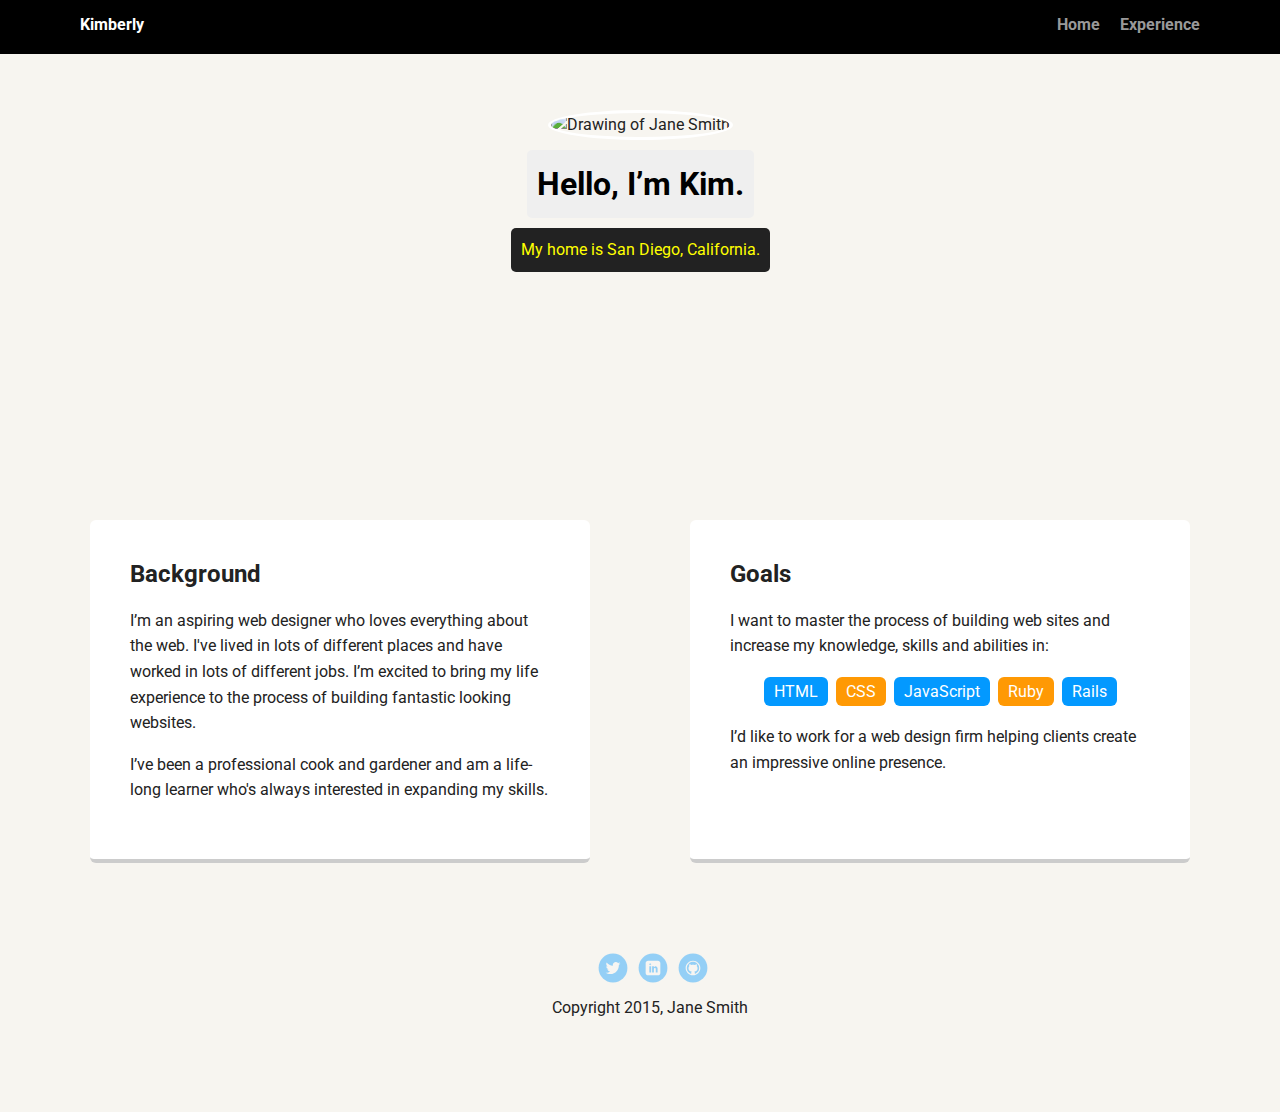
==== index.html @ 7e1b8d97 "Updated name" ====
<!doctype html>
<html lang="en">
<head>
  <meta charset="utf-8">
  <title>Jane Smith's Profile</title>
  <meta name="viewport" content="width=device-width, initial-scale=1.0">
  <link rel="stylesheet" href="styles.css">
  <link href="https://fonts.googleapis.com/css?family=Muli%7CRoboto:400,300,500,700,900" rel="stylesheet"></head>
  <body>

    <div class="main-nav">
        <ul class="nav">
          <li class="name">Kimberly</li>
          <li><a href="#">Home</a></li>
          <li><a href="#">Experience</a></li>
        </ul>
    </div>

    <header>
      <img src="images/me.png" alt="Drawing of Jane Smith" class="profile-image">
      <h1 class="tag name">Hello, I’m Kim.</h1>
      <p class="tag location">My home is San Diego, California.</p>
    </header>

    <main class="flex">
      <div class="card">
        <h2>Background</h2>
        <p>I’m an aspiring web designer who loves everything about the web. I've lived in lots of different places and have worked in lots of different jobs. I’m excited to bring my life experience to the process of building fantastic looking websites.</p>
        <p>I’ve been a professional cook and gardener and am a life-long learner who's always interested in expanding my skills.</p>
      </div>

      <div class="card">
        <h2>Goals</h2>
        <p>I want to master the process of building web sites and increase my knowledge, skills and abilities in:</p>
        <ul class="skills">
          <li>HTML</li>
          <li>CSS</li>
          <li>JavaScript</li>
          <li>Ruby</li>
          <li>Rails</li>
        </ul>
        <p>I’d like to work for a web design firm helping clients create an impressive online presence.</p>
      </div>

    </main>
    <footer>
      <ul>
        <li><a href="#" class="social twitter">Twitter</a></li>
        <li><a href="#" class="social linkedin">LinkedIn</a></li>
        <li><a href="#" class="social github">Github</a></li>
      </ul>
      <p class="copyright">Copyright 2015, Jane Smith</p>
    </footer>
  </body>
  </html>
---- styles.css ----
/* Global Layout Set-up */
* { 
  box-sizing: border-box;
}
  
body {
  margin: 0;
  padding: 0;
  text-align: center;
  font-family: 'Roboto', sans-serif;
  color: #222;
  background: #f7f5f0;
}
/* Link Styles */

a {
  text-decoration: none;
  color: #999;
}
a:hover {
  color: #6633ff;
}

/* Section Styles */

.main-nav {
  width: 100%;
  background: black;
  min-height: 30px;
  padding: 10px;
  position: fixed;
  text-align: center;
}
.nav {
  display: flex;
  justify-content: space-around;
  font-weight: 700;
  list-style-type: none;
  margin: 0 auto;
  padding: 0;
}

.nav .name {
    display: block;
    margin-right: auto;
    color: white;
}
.nav li {
  padding: 5px 10px 10px 10px;
}
.nav a {
  transition: all .5s;
}
.nav a:hover {
  color: white
}

header {
  text-align: center;
  background: url('images/portland.jpg') no-repeat top center ;
  background-size: cover;
  overflow: hidden;
  padding-top: 60px;
}
header {
  line-height: 1.5;
}
header .profile-image {
  margin-top: 50px;
  width: 150px;
  height: 150px;
  border-radius: 50%;
  border: 3px solid white;
  transition: all .5s;
}
header .profile-image:hover {
  transform: scale(1.2) rotate(5deg);
}
.tag {
  background-color: #efefef;
  color: black;
  padding: 10px;
  border-radius: 5px;
  display: table;
  margin: 10px auto;
} 
.location {
  background-color: #222;
  color: yellow;
}
.card {
  margin: 30px;
  padding: 20px 40px 40px;
  max-width: 500px;
  text-align: left;
  background: #fff;
  border-bottom: 4px solid #ccc;
  border-radius: 6px;
  transition: all .5s;
}
.card:hover {
  border-color: #ff99ff;
}

ul.skills {
  padding: 0;
  text-align: center;
}

.skills li {
  border-radius: 6px;
  display: inline-block;
  background: #ff9904;
  color: white;
  padding: 5px 10px;
  margin: 2px;
}

.skills li:nth-child(odd) {
  background: #0399ff;
}

footer {
  width: 100%;
  min-height: 30px;
  padding: 20px 0 40px 20px;
}

footer .copyright {
  top: -8px;
  font-size: .75em;
}

footer ul {
  list-style-type: none;
  margin: 0;
  padding: 0;
}

footer ul li {
  display: inline-block;
}

a.social {
  display: inline-block;
  text-indent: -9999px;
  margin-left: 5px;
  width: 30px;
  height: 30px;
  background-size: 30px 30px;
  opacity: .4;
  transition: all .5s;
}
a.twitter {
  background-image: url(images/twitter.svg);
}
a.linkedin {
  background-image: url(images/linkedin.svg);
}
a.github {
  background-image: url(images/github.svg);
}
a.social:hover {
  opacity: 1;
}
.clearfix {
  clear: both;
}

/* Styles for larger screens */
@media screen and (min-width: 720px) {
  
  .flex {
      display: -ms-flexbox;      /* TWEENER - IE 10 */
      display: flex; 
      max-width: 1200px;
      -ms-flex-pack: distribute;
      justify-content: space-around;
      margin: 0 auto;
  }

  header {
    min-height: 470px;
  }

  .nav {
    max-width: 1200px;
    padding: 0 30px;
  }


  main {
    padding-top: 20px;
  }

  main p {
    line-height: 1.6em;
  }

  footer {
    font-size: 1.3em;
    max-width: 1200px;
    margin: 40px auto;
  }

}
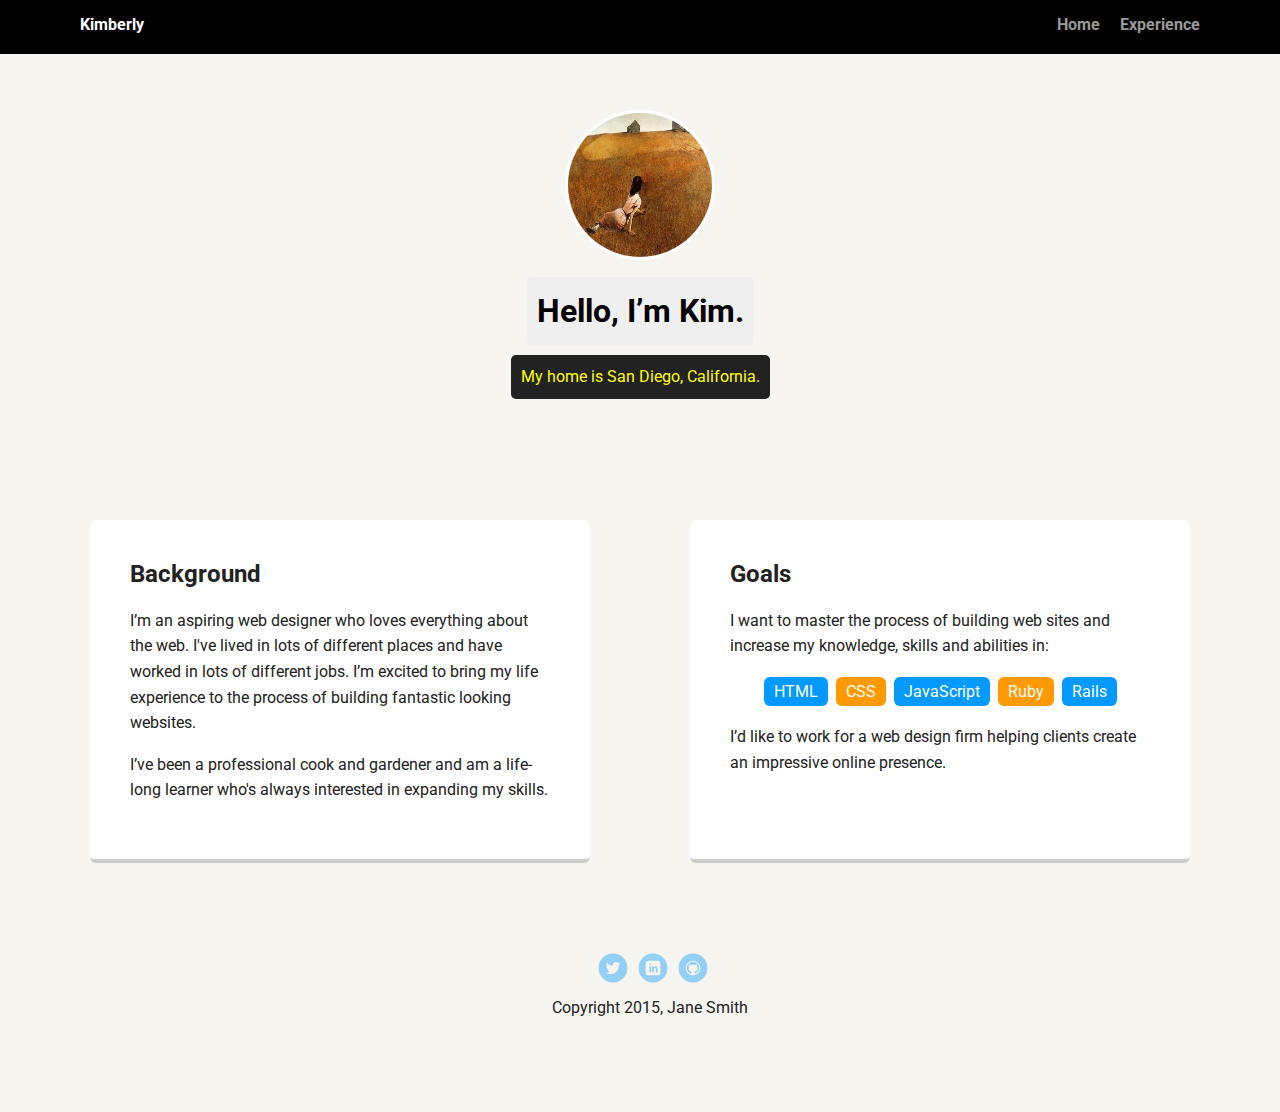
==== commit 840fc4ee: "Updated image path" ====
--- a/index.html
+++ b/index.html
@@ -17,7 +17,7 @@
     </div>
 
     <header>
-      <img src="images/me.png" alt="Drawing of Jane Smith" class="profile-image">
+      <img src="images/me.jpg" alt="Drawing of Jane Smith" class="profile-image">
       <h1 class="tag name">Hello, I’m Kim.</h1>
       <p class="tag location">My home is San Diego, California.</p>
     </header>
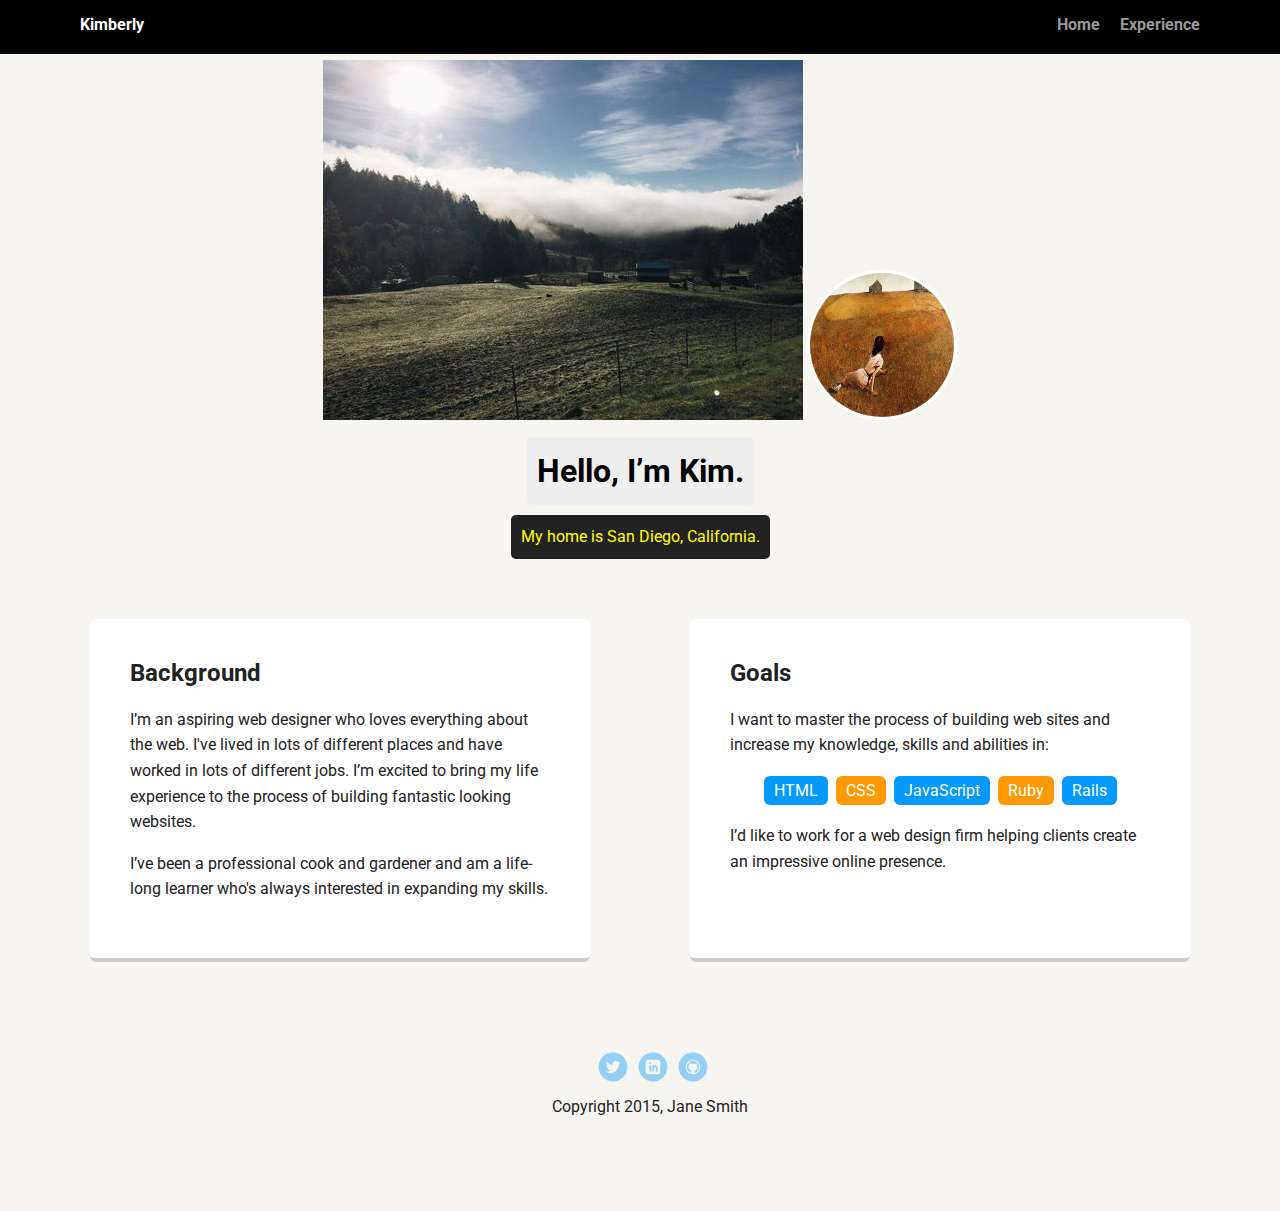
==== commit f21ad708: "Added banner" ====
--- a/index.html
+++ b/index.html
@@ -17,7 +17,8 @@
     </div>
 
     <header>
-      <img src="images/me.jpg" alt="Drawing of Jane Smith" class="profile-image">
+      <img class="main-header" role="banner" src="images/sandiego.jpg" alt="San Diego"/>
+      <img src="images/me.jpg" alt="Andrew Wyath painting" class="profile-image">
       <h1 class="tag name">Hello, I’m Kim.</h1>
       <p class="tag location">My home is San Diego, California.</p>
     </header>
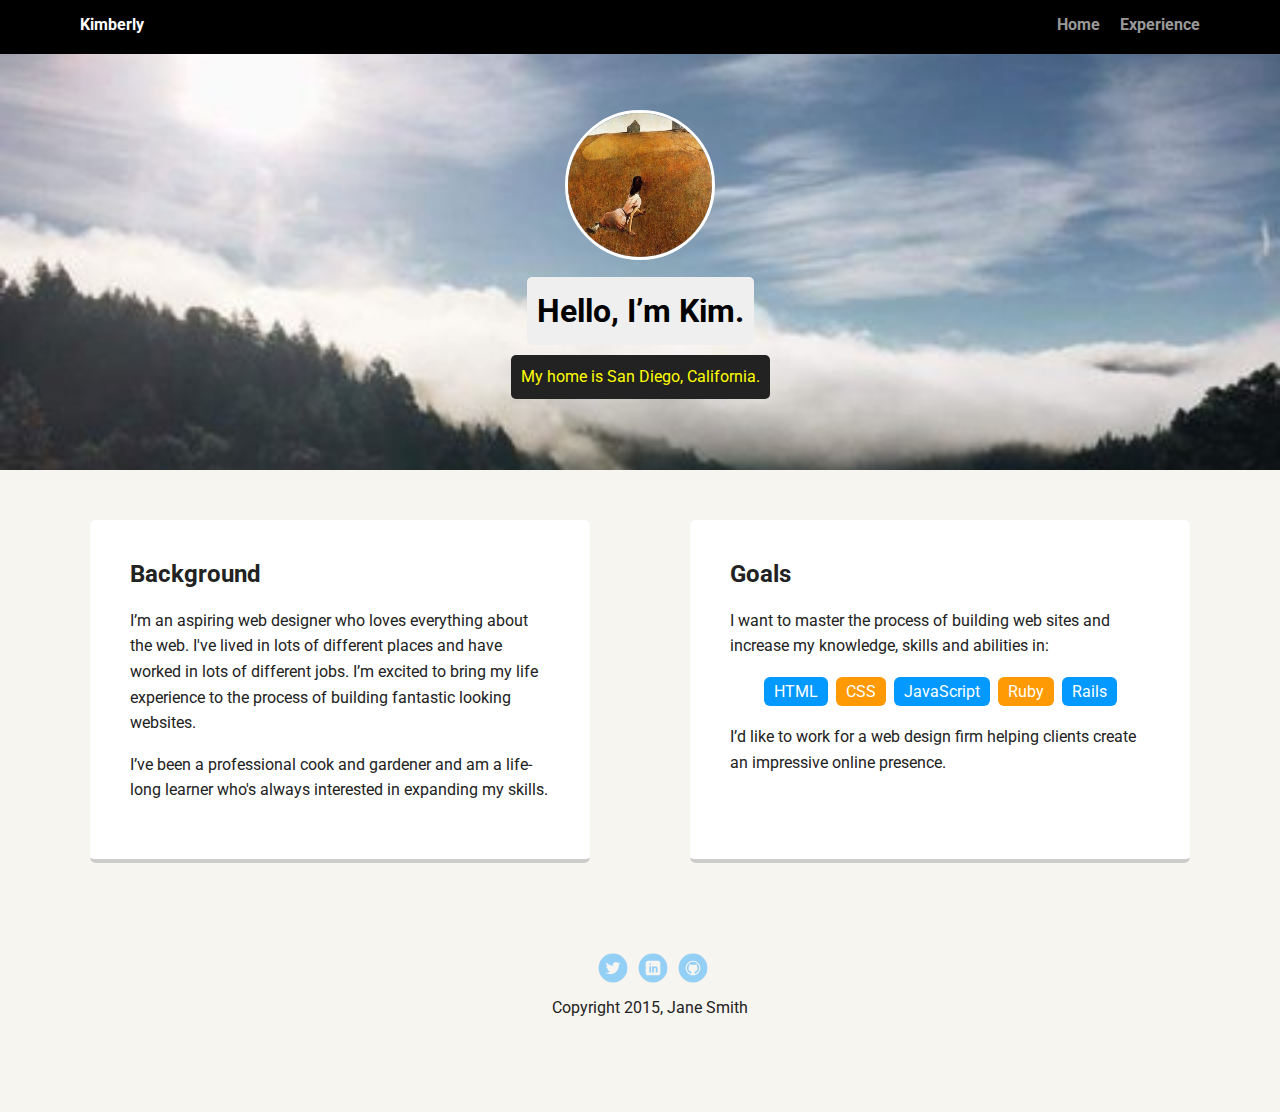
==== commit b59e17e2: "Deleted html background img code" ====
--- a/index.html
+++ b/index.html
@@ -17,7 +17,6 @@
     </div>
 
     <header>
-      <img class="main-header" role="banner" src="images/sandiego.jpg" alt="San Diego"/>
       <img src="images/me.jpg" alt="Andrew Wyath painting" class="profile-image">
       <h1 class="tag name">Hello, I’m Kim.</h1>
       <p class="tag location">My home is San Diego, California.</p>
--- a/styles.css
+++ b/styles.css
@@ -1,8 +1,8 @@
 /* Global Layout Set-up */
-* { 
+* {
   box-sizing: border-box;
 }
-  
+
 body {
   margin: 0;
   padding: 0;
@@ -57,7 +57,7 @@
 
 header {
   text-align: center;
-  background: url('images/portland.jpg') no-repeat top center ;
+  background: url('images/sandiego.jpg') no-repeat top center ;
   background-size: cover;
   overflow: hidden;
   padding-top: 60px;
@@ -83,7 +83,7 @@
   border-radius: 5px;
   display: table;
   margin: 10px auto;
-} 
+}
 .location {
   background-color: #222;
   color: yellow;
@@ -169,10 +169,10 @@
 
 /* Styles for larger screens */
 @media screen and (min-width: 720px) {
-  
+
   .flex {
       display: -ms-flexbox;      /* TWEENER - IE 10 */
-      display: flex; 
+      display: flex;
       max-width: 1200px;
       -ms-flex-pack: distribute;
       justify-content: space-around;
@@ -204,4 +204,3 @@
   }
 
 }
-
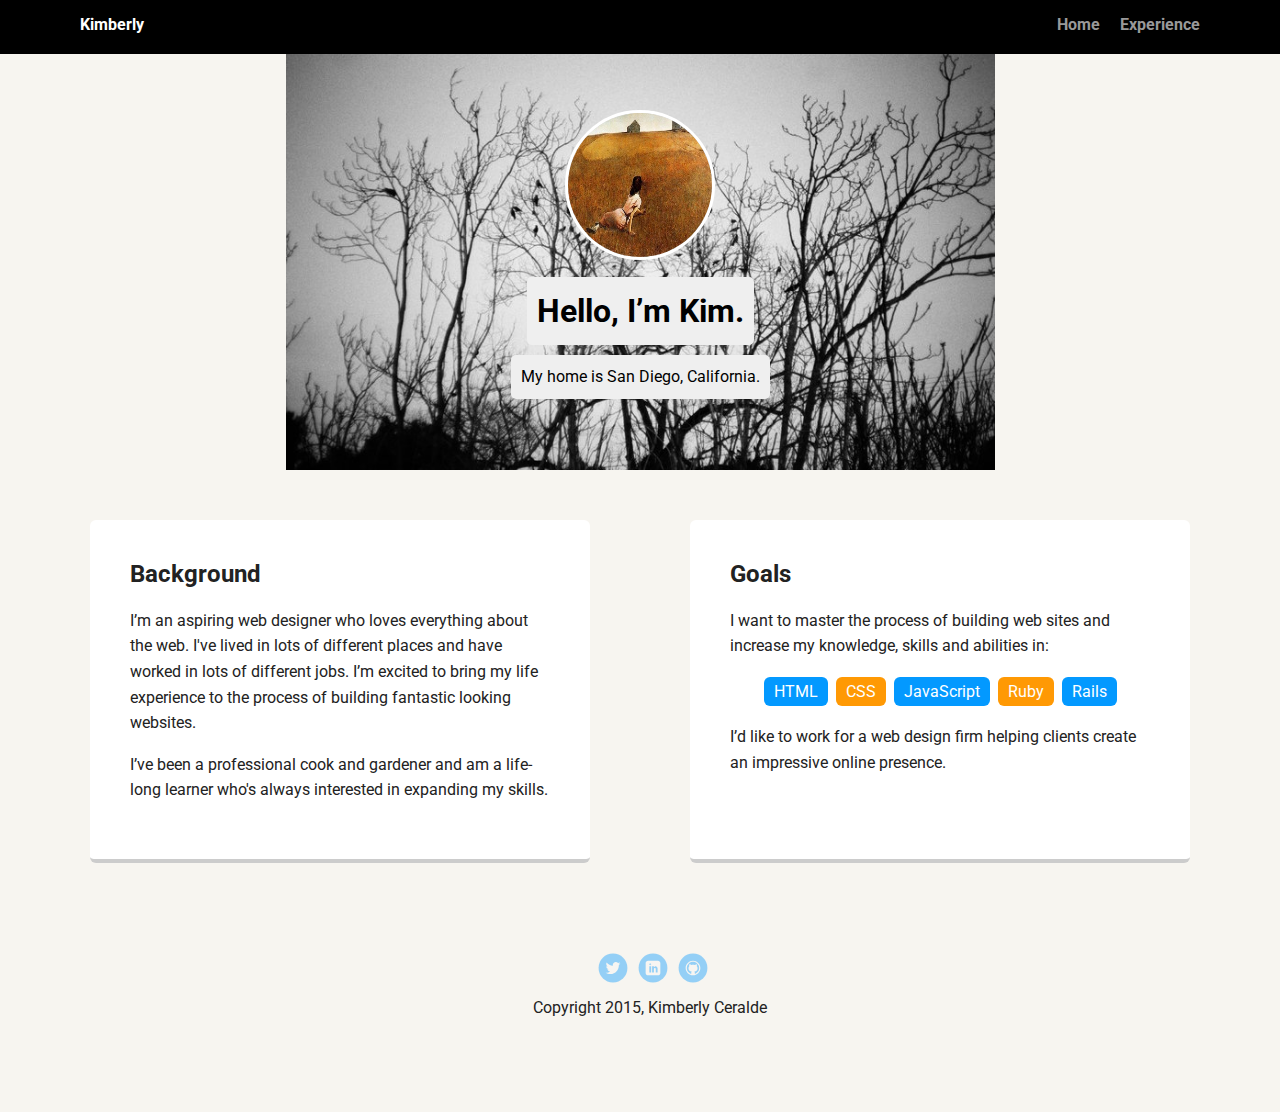
==== commit 8d3c18ed: "Customized name" ====
--- a/index.html
+++ b/index.html
@@ -2,7 +2,7 @@
 <html lang="en">
 <head>
   <meta charset="utf-8">
-  <title>Jane Smith's Profile</title>
+  <title>Kim Ceralde's Profile</title>
   <meta name="viewport" content="width=device-width, initial-scale=1.0">
   <link rel="stylesheet" href="styles.css">
   <link href="https://fonts.googleapis.com/css?family=Muli%7CRoboto:400,300,500,700,900" rel="stylesheet"></head>
@@ -45,11 +45,11 @@
     </main>
     <footer>
       <ul>
-        <li><a href="#" class="social twitter">Twitter</a></li>
+        <li><a href="https://twitter.com/vivresavie21" class="social twitter">Twitter</a></li>
         <li><a href="#" class="social linkedin">LinkedIn</a></li>
-        <li><a href="#" class="social github">Github</a></li>
+        <li><a href="https://github.com/kceralde" class="social github">Github</a></li>
       </ul>
-      <p class="copyright">Copyright 2015, Jane Smith</p>
+      <p class="copyright">Copyright 2015, Kimberly Ceralde</p>
     </footer>
   </body>
   </html>
--- a/styles.css
+++ b/styles.css
@@ -57,8 +57,8 @@
 
 header {
   text-align: center;
-  background: url('images/sandiego.jpg') no-repeat top center ;
-  background-size: cover;
+  background: url('images/home.jpg') no-repeat top center ;
+  background-size: contain;
   overflow: hidden;
   padding-top: 60px;
 }
@@ -85,8 +85,8 @@
   margin: 10px auto;
 }
 .location {
-  background-color: #222;
-  color: yellow;
+  background-color: #efefef;
+  color: black;
 }
 .card {
   margin: 30px;
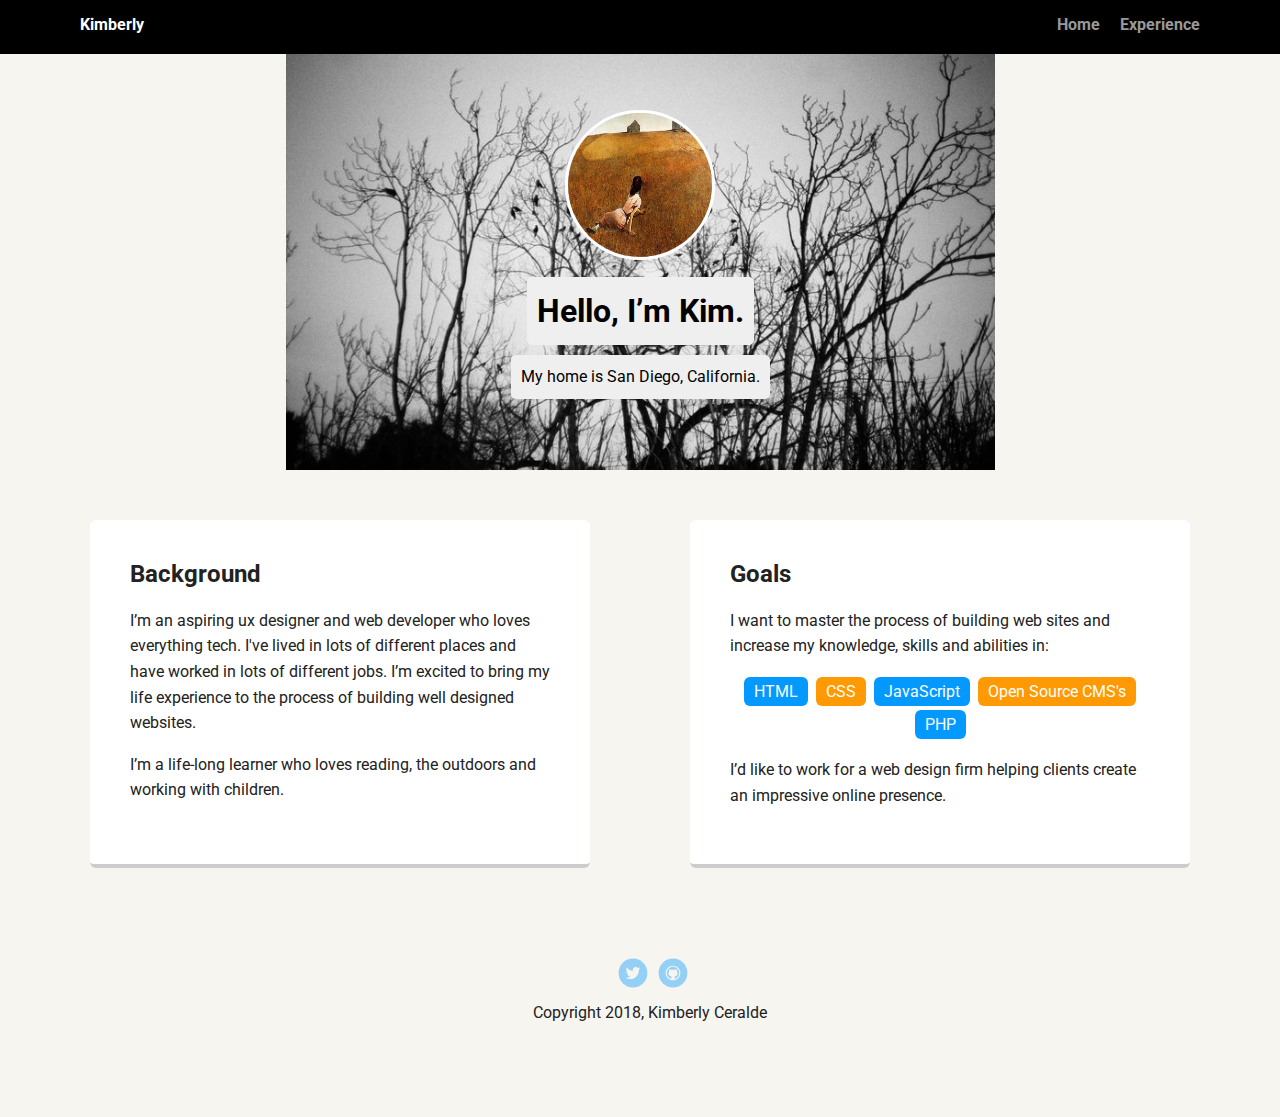
==== commit 1466ad5d: "more customization about" ====
--- a/index.html
+++ b/index.html
@@ -25,8 +25,8 @@
     <main class="flex">
       <div class="card">
         <h2>Background</h2>
-        <p>I’m an aspiring web designer who loves everything about the web. I've lived in lots of different places and have worked in lots of different jobs. I’m excited to bring my life experience to the process of building fantastic looking websites.</p>
-        <p>I’ve been a professional cook and gardener and am a life-long learner who's always interested in expanding my skills.</p>
+        <p>I’m an aspiring ux designer and web developer who loves everything tech. I've lived in lots of different places and have worked in lots of different jobs. I’m excited to bring my life experience to the process of building well designed websites.</p>
+        <p>I’m a life-long learner who loves reading, the outdoors and working with children.</p>
       </div>
 
       <div class="card">
@@ -36,8 +36,8 @@
           <li>HTML</li>
           <li>CSS</li>
           <li>JavaScript</li>
-          <li>Ruby</li>
-          <li>Rails</li>
+          <li>Open Source CMS's</li>
+          <li>PHP</li>
         </ul>
         <p>I’d like to work for a web design firm helping clients create an impressive online presence.</p>
       </div>
@@ -46,10 +46,9 @@
     <footer>
       <ul>
         <li><a href="https://twitter.com/vivresavie21" class="social twitter">Twitter</a></li>
-        <li><a href="#" class="social linkedin">LinkedIn</a></li>
         <li><a href="https://github.com/kceralde" class="social github">Github</a></li>
       </ul>
-      <p class="copyright">Copyright 2015, Kimberly Ceralde</p>
+      <p class="copyright">Copyright 2018, Kimberly Ceralde</p>
     </footer>
   </body>
   </html>
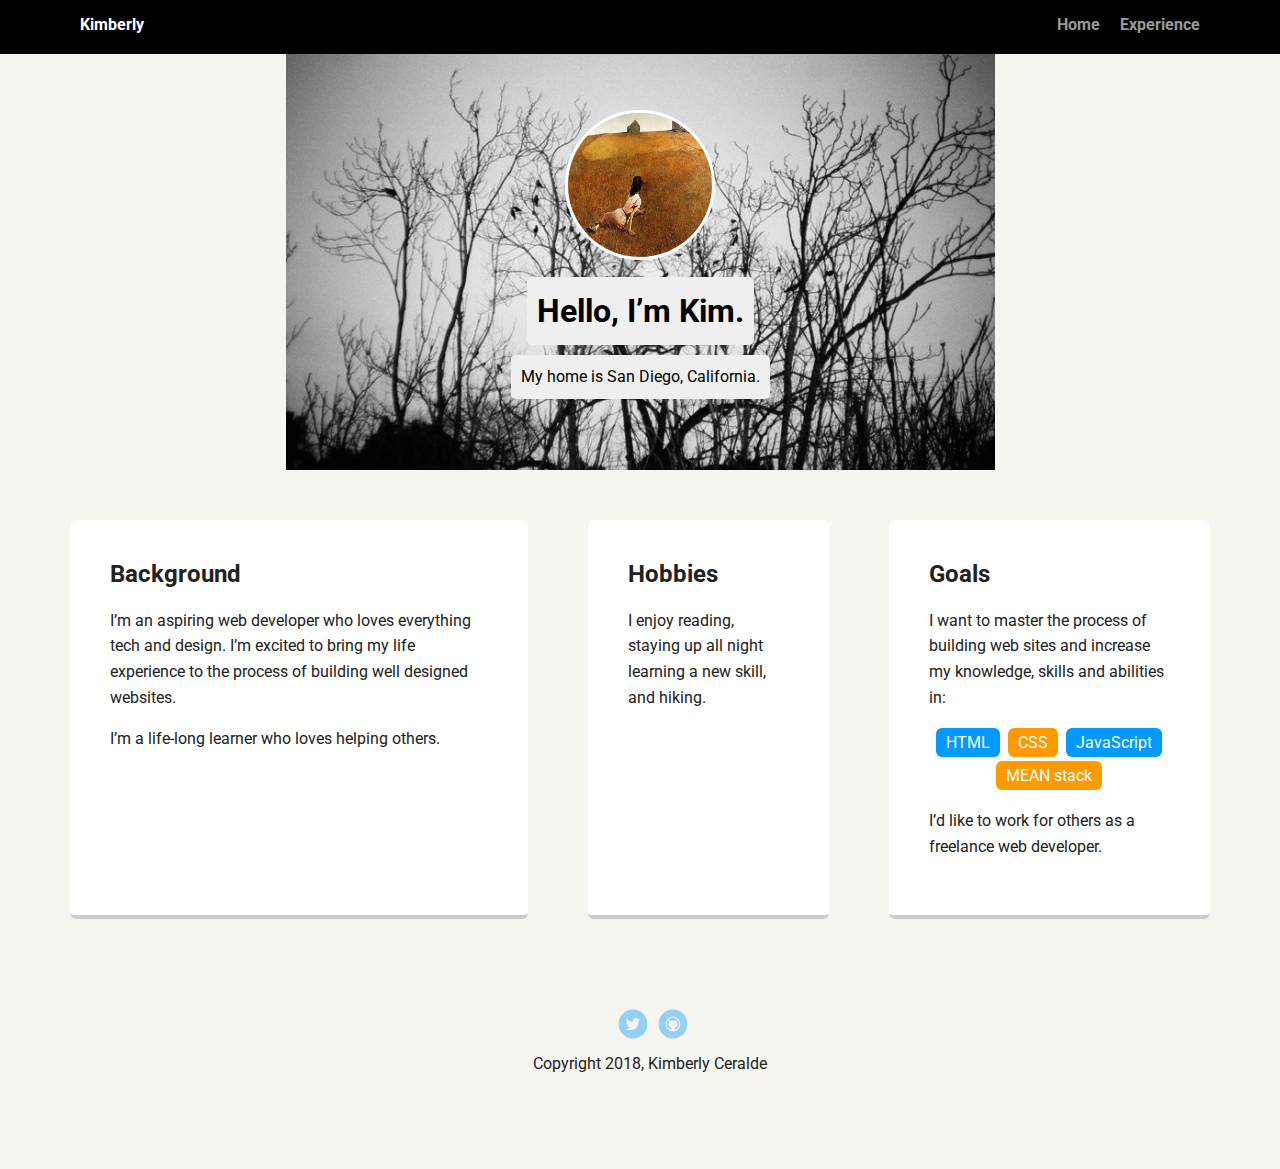
==== commit b6f83861: "added hobbies to text" ====
--- a/index.html
+++ b/index.html
@@ -11,8 +11,8 @@
     <div class="main-nav">
         <ul class="nav">
           <li class="name">Kimberly</li>
-          <li><a href="#">Home</a></li>
-          <li><a href="#">Experience</a></li>
+          <li><a href="index.html">Home</a></li>
+          <li><a href="experience.html">Experience</a></li>
         </ul>
     </div>
 
@@ -25,8 +25,13 @@
     <main class="flex">
       <div class="card">
         <h2>Background</h2>
-        <p>I’m an aspiring ux designer and web developer who loves everything tech. I've lived in lots of different places and have worked in lots of different jobs. I’m excited to bring my life experience to the process of building well designed websites.</p>
-        <p>I’m a life-long learner who loves reading, the outdoors and working with children.</p>
+        <p>I’m an aspiring web developer who loves everything tech and design. I’m excited to bring my life experience to the process of building well designed websites.</p>
+        <p>I’m a life-long learner who loves helping others.</p>
+      </div>
+
+      <div class="card">
+        <h2>Hobbies</h2>
+        <p>I enjoy reading, staying up all night learning a new skill, and hiking.</p>
       </div>
 
       <div class="card">
@@ -36,10 +41,9 @@
           <li>HTML</li>
           <li>CSS</li>
           <li>JavaScript</li>
-          <li>Open Source CMS's</li>
-          <li>PHP</li>
+          <li>MEAN stack</li>
         </ul>
-        <p>I’d like to work for a web design firm helping clients create an impressive online presence.</p>
+        <p>I’d like to work for others as a freelance web developer.</p>
       </div>
 
     </main>
